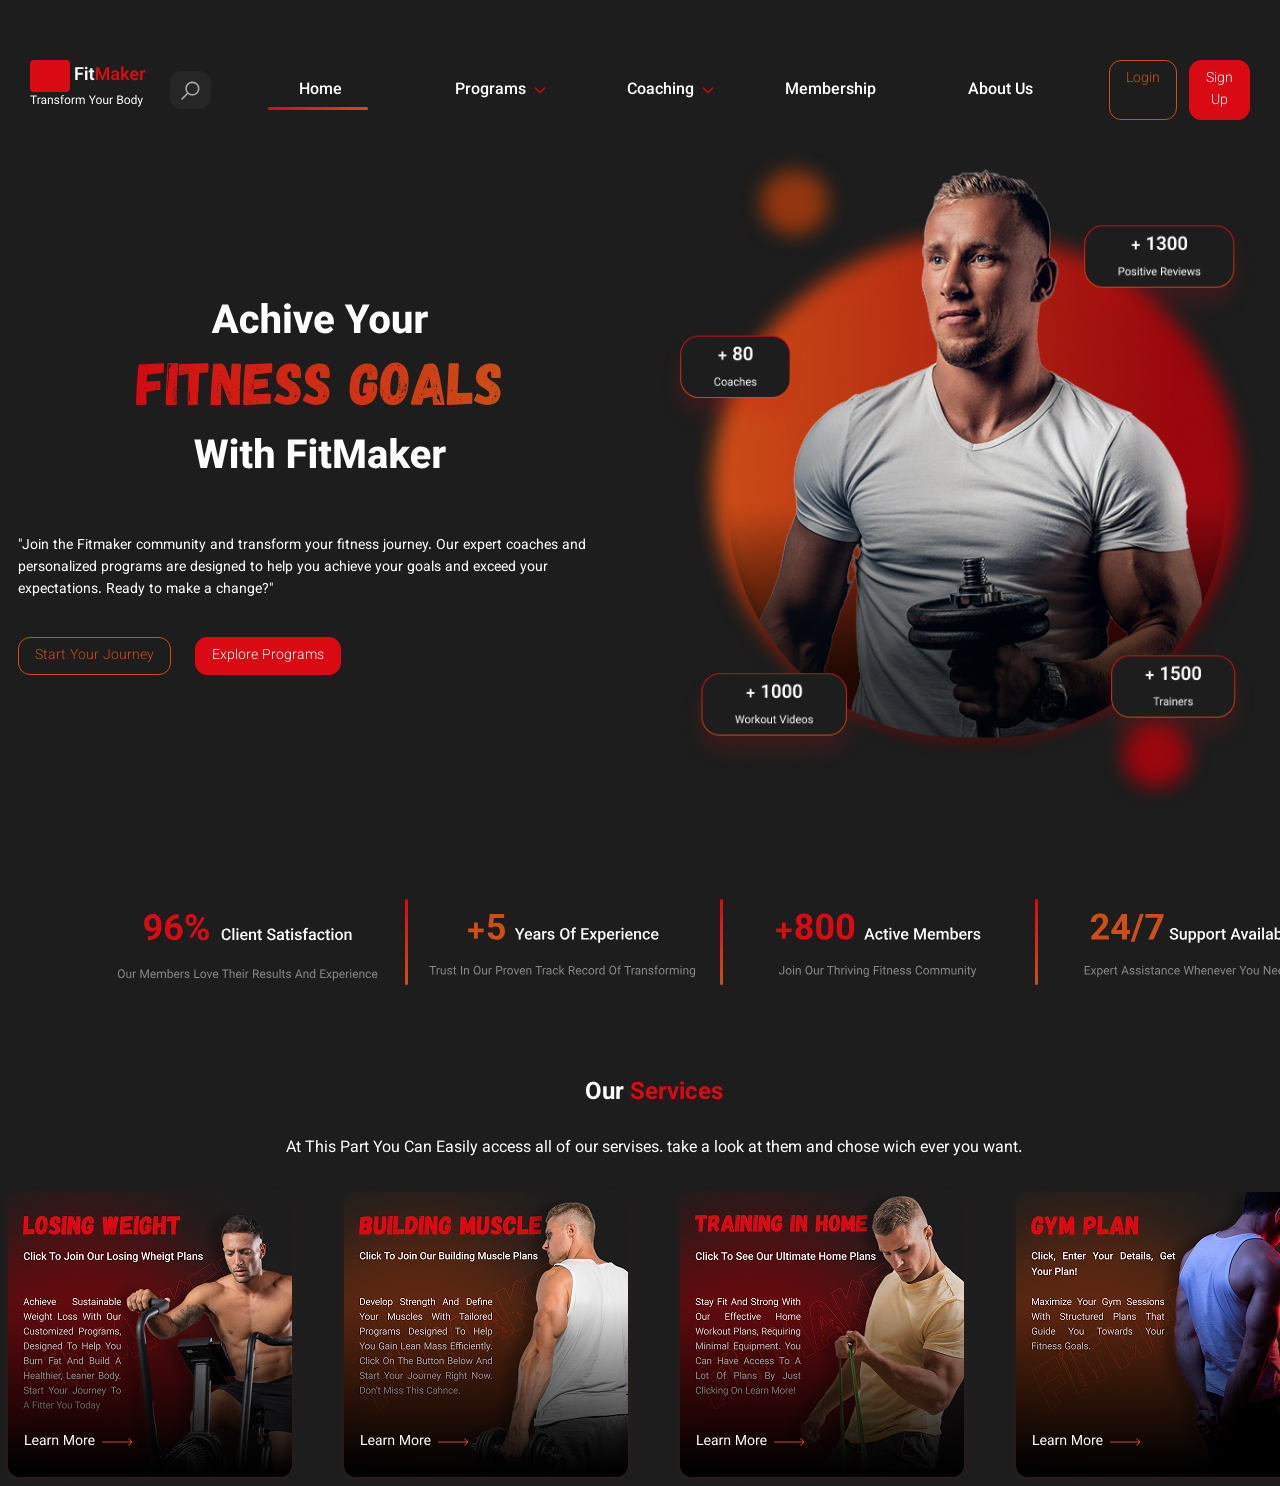
==== index.html @ f212a6b5 "feat" ====
<!doctype html>
<html lang="en">
  <head>
    <meta charset="UTF-8" />
    <meta name="viewport" content="width=device-width, initial-scale=1.0" />
    <title>FitMaker</title>
    <link rel="stylesheet" href="css/full.css" />
    <link rel="stylesheet" href="css/header.css" />
    <link rel="stylesheet" href="css/cta.css" />
    <link rel="stylesheet" href="css/services.css" />
  </head>
  <body>
    <header class="header">
      <div class="header-bloc">
        <div class="header-logo">
          <img src="img/img_header/logo_header.svg" alt="FitMaker" />
        </div>
        <button class="header-seacrh">
          <img src="img/img_header/search_header.svg" alt="seacrh" />
        </button>
        <nav class="header-nav">
          <div><a href="#" class="nav-a-1">Home</a></div>
          <div><a href="#" class="nav-a">Programs</a></div>
          <div><a href="#" class="nav-a">Coaching</a></div>
          <div><a href="#">Membership</a></div>
          <div><a href="#">About Us</a></div>
        </nav>
        <div class="header-login-btn" id="headerLogin-btn">
          <a class="btn-header btn-orange" href="login.html">Login</a>
          <a class="btn-header btn-red" href="sign_up.html">Sign Up</a>
        </div>
        <!-- 2 -->
        <div class="user-block" id="userBloc">
          <span class="user-name" id="userName"></span>
          <button class="btn-logout btn-red">Выйти из аккаунта</button>
        </div>
      </div>
    </header>
    <section class="cta">
      <div class="cta-bloc">
        <div class="cta-left">
          <div class="cta-titel">
            <img src="img/img_cta/titel_cta.svg" alt="Achive Your" />
          </div>
          <div class="cta-text">
            <p>
              "Join the Fitmaker community and transform your fitness journey.
              Our expert coaches and personalized programs are designed to help
              you achieve your goals and exceed your expectations. Ready to make
              a change?"
            </p>
          </div>
          <div class="cta-btns">
            <button class="cta-btn btn-orange">Start Your Journey</button>
            <button class="cta-btn btn-red">Explore Programs</button>
          </div>
        </div>
        <div class="cta-rights">
          <img src="img/img_cta/img_cta.png" alt="men" />
        </div>
      </div>
    </section>
    <section class="Our-Website">
      <img src="/img/Our-Website.svg" alt="Our-Website" />
    </section>
    <section class="services">
      <div class="services-bloc">
        <h1>Our <b>Services</b></h1>
        <p>
          At This Part You Can Easily access all of our servises. take a look at
          them and chose wich ever you want.
        </p>
        <div class="services-conteiner">
          <img
            src="/img/img_services/services-img-1.png"
            alt="Losing Weight "
          />
          <img
            src="/img/img_services/services-img-2.png"
            alt="Bulding Muscel"
          />
          <img
            src="/img/img_services/services-img-3.png"
            alt="Traing in Home"
          />
          <img src="/img/img_services/services-img-4.png" alt="Gym plan" />
        </div>
      </div>
    </section>
    <script src="js/login.js"></script>
  </body>
</html>
---- css/full.css ----
@import url("https://fonts.googleapis.com/css2?family=Source+Sans+3:ital,wght@0,200..900;1,200..900&family=Vazirmatn:wght@100..900&display=swap");

* {
  padding: 0;
  margin: 0;
  box-sizing: border-box;
  font-family: "Vazirmatn", sans-serif;
}

a {
  color: white;
  text-decoration: none;
}

body {
  background-color: #1d1d1d;
  color: white;
}

.btn-orange {
  align-items: center;
  text-align: center;
  font-size: 14px;
  font-weight: 200;
  color: #cd4e17;
  background-color: transparent;
  border: 1px solid #cd4e17;
  padding: 7px 16px;
  border-radius: 12px;
  cursor: pointer;
}

.btn-red {
  align-items: center;
  text-align: center;
  font-size: 14px;
  font-weight: 200;
  color: #ffff;
  background-color: #d90a14;
  border: 1px solid #d90a14;
  padding: 7px 16px;
  border-radius: 12px;
  cursor: pointer;
}

.user-block {
  display: none;
}
---- css/header.css ----
.header-bloc {
  margin-top: 60px;
  margin-bottom: 28px;
  padding-inline: 98px;
  display: flex;
  gap: 24px;
  justify-content: center;
  align-items: center;
  text-align: center;
}

.header-seacrh {
  display: flex;
  background-color: #262626;
  border: none;
  border-radius: 12px;
  padding: 6.5px 8px;
  cursor: pointer;
  justify-content: center;
  align-items: center;
  text-align: center;
}

.header-nav {
  display: flex;
}

.header-nav div {
  width: 170px;
}

.header-nav div a {
  font-size: 16px;
  font-weight: 500;
}

.header-login-btn {
  display: flex;
  gap: 12px;
}

.nav-a-1 {
  position: relative;
}

.nav-a {
  position: relative;
}

.nav-a::before {
  content: "";
  width: 12px;
  height: 12px;
  background-image: url("/img/img_header/next_header.svg");
  position: absolute;
  right: -20px;
  top: 6.5px;
}

.nav-a-1::before {
  content: "";
  height: 3px;
  width: 100px;
  background: #d90a14;
  background: linear-gradient(
    90deg,
    rgba(217, 10, 20, 1) 0%,
    rgba(205, 78, 23, 1) 100%
  );
  position: absolute;
  bottom: -7px;
  right: -26px;
  border-radius: 10px;
}

.user-block button {
  font-size: 12px;
  padding: 5px;
}
---- css/cta.css ----
.cta {
  margin-top: 28px;
  margin-bottom: 80px;
}
.cta-bloc {
  display: flex;
  align-items: center;
  text-align: center;
  justify-content: center;
  gap: 36px;
}

.cta-left {
  display: grid;
  text-align: start;
  align-items: start;
  gap: 36px;
  padding-block: 141px;
  margin-left: 98px;
  color: white;
}

.cta-left p {
  font-size: 14px;
  font-weight: 400;
}

.cta-titel {
  align-items: center;
  text-align: center;
}

.cta-btns {
  display: flex;
  gap: 24px;
}

.cta-rights {
  padding-right: 98px;
}
.cta-rights img {
  width: 604px;
  height: 662px;
}
---- css/services.css ----
.services {
  margin-top: 80px;
}

.services-bloc {
  display: grid;
  gap: 24px;
  text-align: center;
  align-items: center;
}

.services-bloc b {
  color: #d90a14;
}

.services-conteiner {
  display: flex;
  gap: 36px;
  justify-content: center;
  text-align: center;
  align-items: center;
}
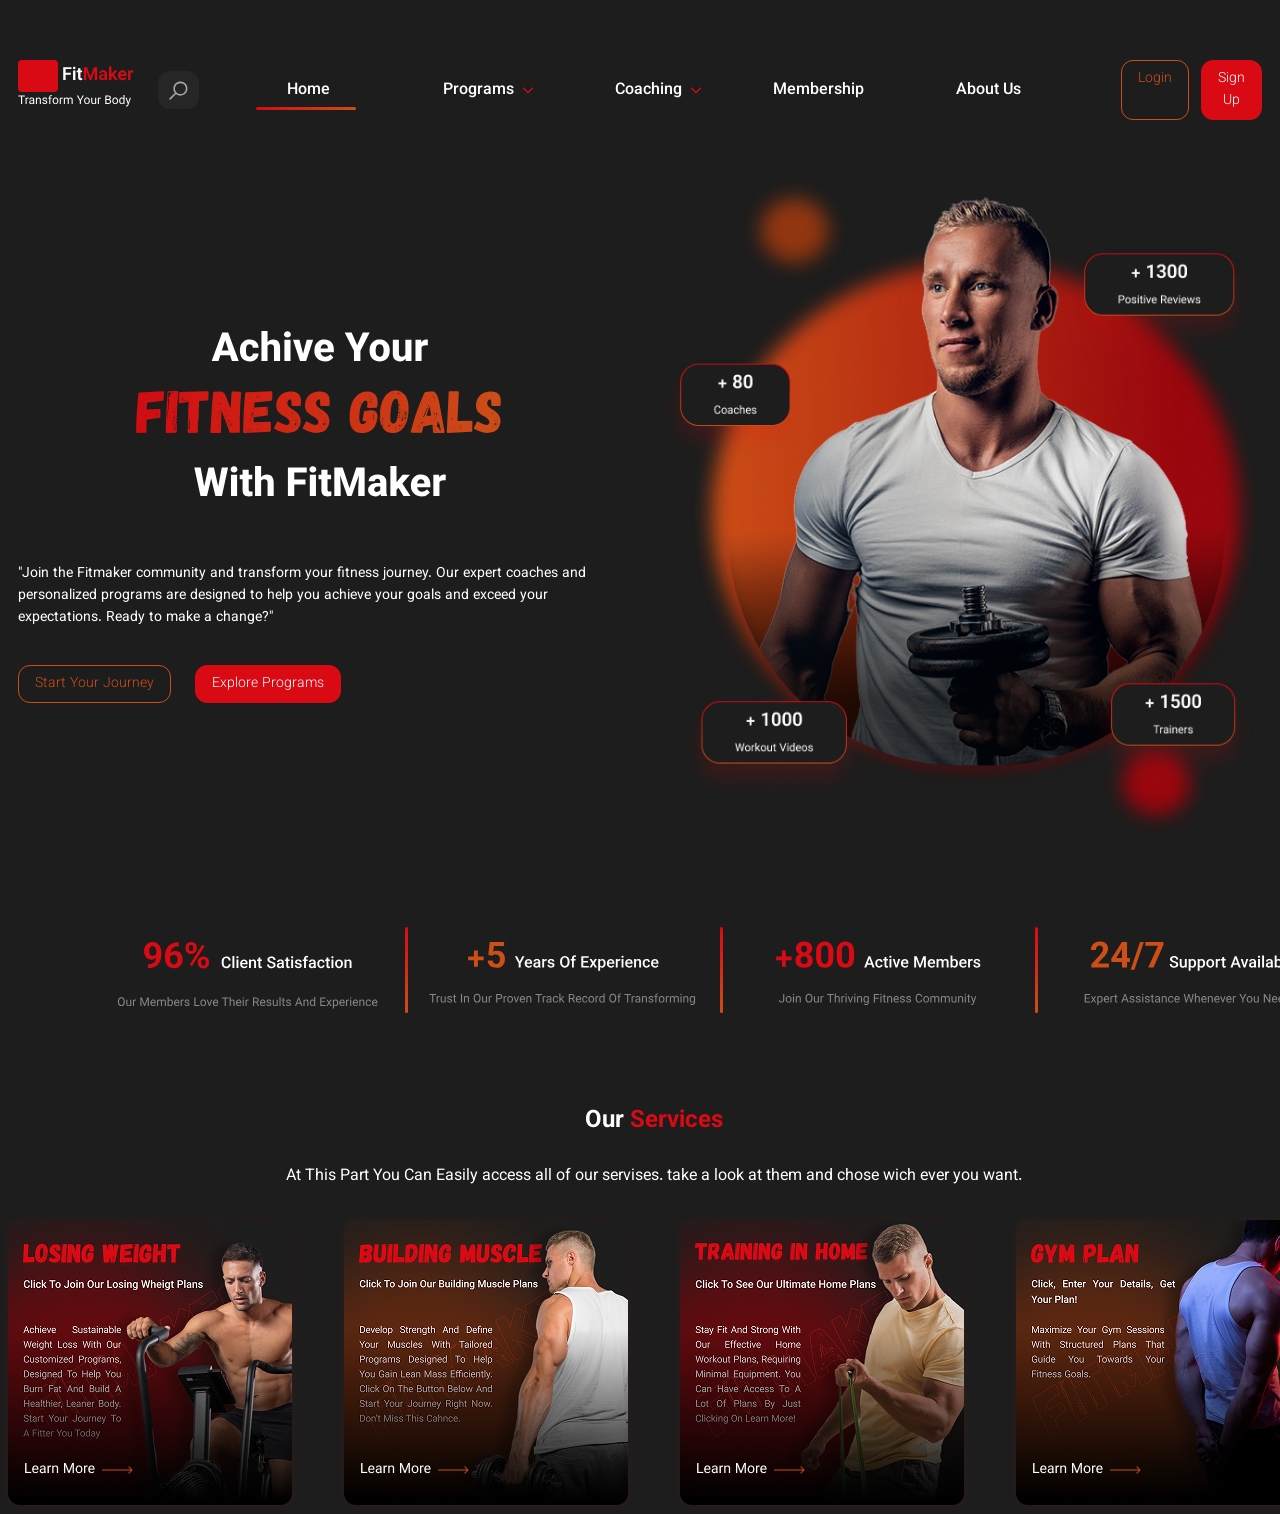
==== commit d82f6487: "feat" ====
--- a/index.html
+++ b/index.html
@@ -18,6 +18,13 @@
         <button class="header-seacrh">
           <img src="img/img_header/search_header.svg" alt="seacrh" />
         </button>
+        <div class="header-seacrh-2">
+          <img src="/img/img_header/search_header.svg" alt="search" />
+          <input type="text" placeholder="Search" />
+        </div>
+        <button class="burger">
+          <span class="burger-span"></span>
+        </button>
         <nav class="header-nav">
           <div><a href="#" class="nav-a-1">Home</a></div>
           <div><a href="#" class="nav-a">Programs</a></div>
@@ -25,6 +32,16 @@
           <div><a href="#">Membership</a></div>
           <div><a href="#">About Us</a></div>
         </nav>
+        <!-- Невидемый -->
+        <div>
+          <nav class="header-nav-1">
+            <div><a href="#">Home</a></div>
+            <div><a href="#" class="nav-a">Programs</a></div>
+            <div><a href="#" class="nav-a">Coaching</a></div>
+            <div><a href="#">Membership</a></div>
+            <div><a href="#">About Us</a></div>
+          </nav>
+        </div>
         <div class="header-login-btn" id="headerLogin-btn">
           <a class="btn-header btn-orange" href="login.html">Login</a>
           <a class="btn-header btn-red" href="sign_up.html">Sign Up</a>
@@ -88,5 +105,6 @@
       </div>
     </section>
     <script src="js/login.js"></script>
+    <script src="js/burger.js"></script>
   </body>
 </html>
--- a/css/full.css
+++ b/css/full.css
@@ -46,3 +46,6 @@
 .user-block {
   display: none;
 }
+
+@media (max-width: 430px) {
+}
--- a/css/header.css
+++ b/css/header.css
@@ -1,12 +1,16 @@
 .header-bloc {
-  margin-top: 60px;
-  margin-bottom: 28px;
+  padding-top: 60px;
+  padding-bottom: 28px;
   padding-inline: 98px;
   display: flex;
   gap: 24px;
   justify-content: center;
   align-items: center;
   text-align: center;
+}
+
+.header-nav-1 {
+  display: none;
 }
 
 .header-seacrh {
@@ -45,6 +49,14 @@
 
 .nav-a {
   position: relative;
+}
+
+.header-seacrh-2 {
+  display: none;
+}
+
+.burger {
+  display: none;
 }
 
 .nav-a::before {
@@ -77,3 +89,133 @@
   font-size: 12px;
   padding: 5px;
 }
+
+@media (max-width: 430px) {
+  .header-bloc {
+    gap: 0px;
+    padding-top: 24px;
+    padding-bottom: 36px;
+    padding-inline: 24px;
+  }
+  .btn-header {
+    display: none;
+  }
+  .header-logo img {
+    width: 97px;
+    height: 41px;
+  }
+  .header-login-btn {
+    display: none;
+  }
+  .header-nav {
+    display: none;
+  }
+  .header-seacrh {
+    display: none;
+  }
+  .header-seacrh-2 {
+    margin-left: 12px;
+    padding: 9.5px;
+    gap: 3px;
+    border-radius: 12px;
+    color: #ffff;
+    background-color: #262626;
+    display: flex;
+  }
+  .header-seacrh-2 input {
+    outline: none;
+    border-radius: 12px;
+    border: none;
+    background-color: #262626;
+    color: #ffff;
+  }
+  .header-nav-1 {
+    display: none;
+  }
+  .burger {
+    position: relative;
+    margin: 4.5px;
+    display: grid;
+    width: 30px;
+    height: 25px;
+    cursor: pointer;
+    border: none;
+    background-color: transparent;
+  }
+
+  .burger::after,
+  .burger::before,
+  .burger span {
+    border-radius: 10px;
+    position: absolute;
+    width: 100%;
+    height: 3px;
+    background-color: #ffff;
+    transition: 0.5s;
+  }
+
+  .burger span {
+    top: 11px;
+  }
+
+  .burger::before {
+    content: "";
+    top: 0;
+  }
+  .burger::after {
+    content: "";
+    bottom: 0;
+  }
+
+  .burger-active span {
+    transition: 0.5s;
+    transform: rotate(45deg);
+
+    top: 12px;
+  }
+
+  .burger-active::before {
+    transition: 0.5s;
+
+    transform: rotate(45deg);
+
+    top: 12px;
+  }
+  .burger-active::after {
+    transition: 0.5s;
+
+    transform: rotate(-45deg);
+
+    bottom: 10px;
+  }
+  .header-nav-1 {
+    position: fixed;
+    left: -200px;
+    top: 0;
+    padding-left: 30px;
+    padding-right: 30px;
+    padding-top: 50px;
+    padding-bottom: 50px;
+    border-top-right-radius: 10px;
+    border-bottom-right-radius: 10px;
+    display: grid;
+    z-index: 1;
+    background-color: #202020;
+    transition: 0.5s;
+  }
+  .active {
+    position: fixed;
+    top: 0;
+    left: 0;
+    display: grid;
+    padding-left: 30px;
+    padding-right: 30px;
+    padding-top: 50px;
+    padding-bottom: 50px;
+    border-top-right-radius: 10px;
+    border-bottom-right-radius: 10px;
+    z-index: 1;
+    background-color: #202020;
+    transition: 0.5s;
+  }
+}
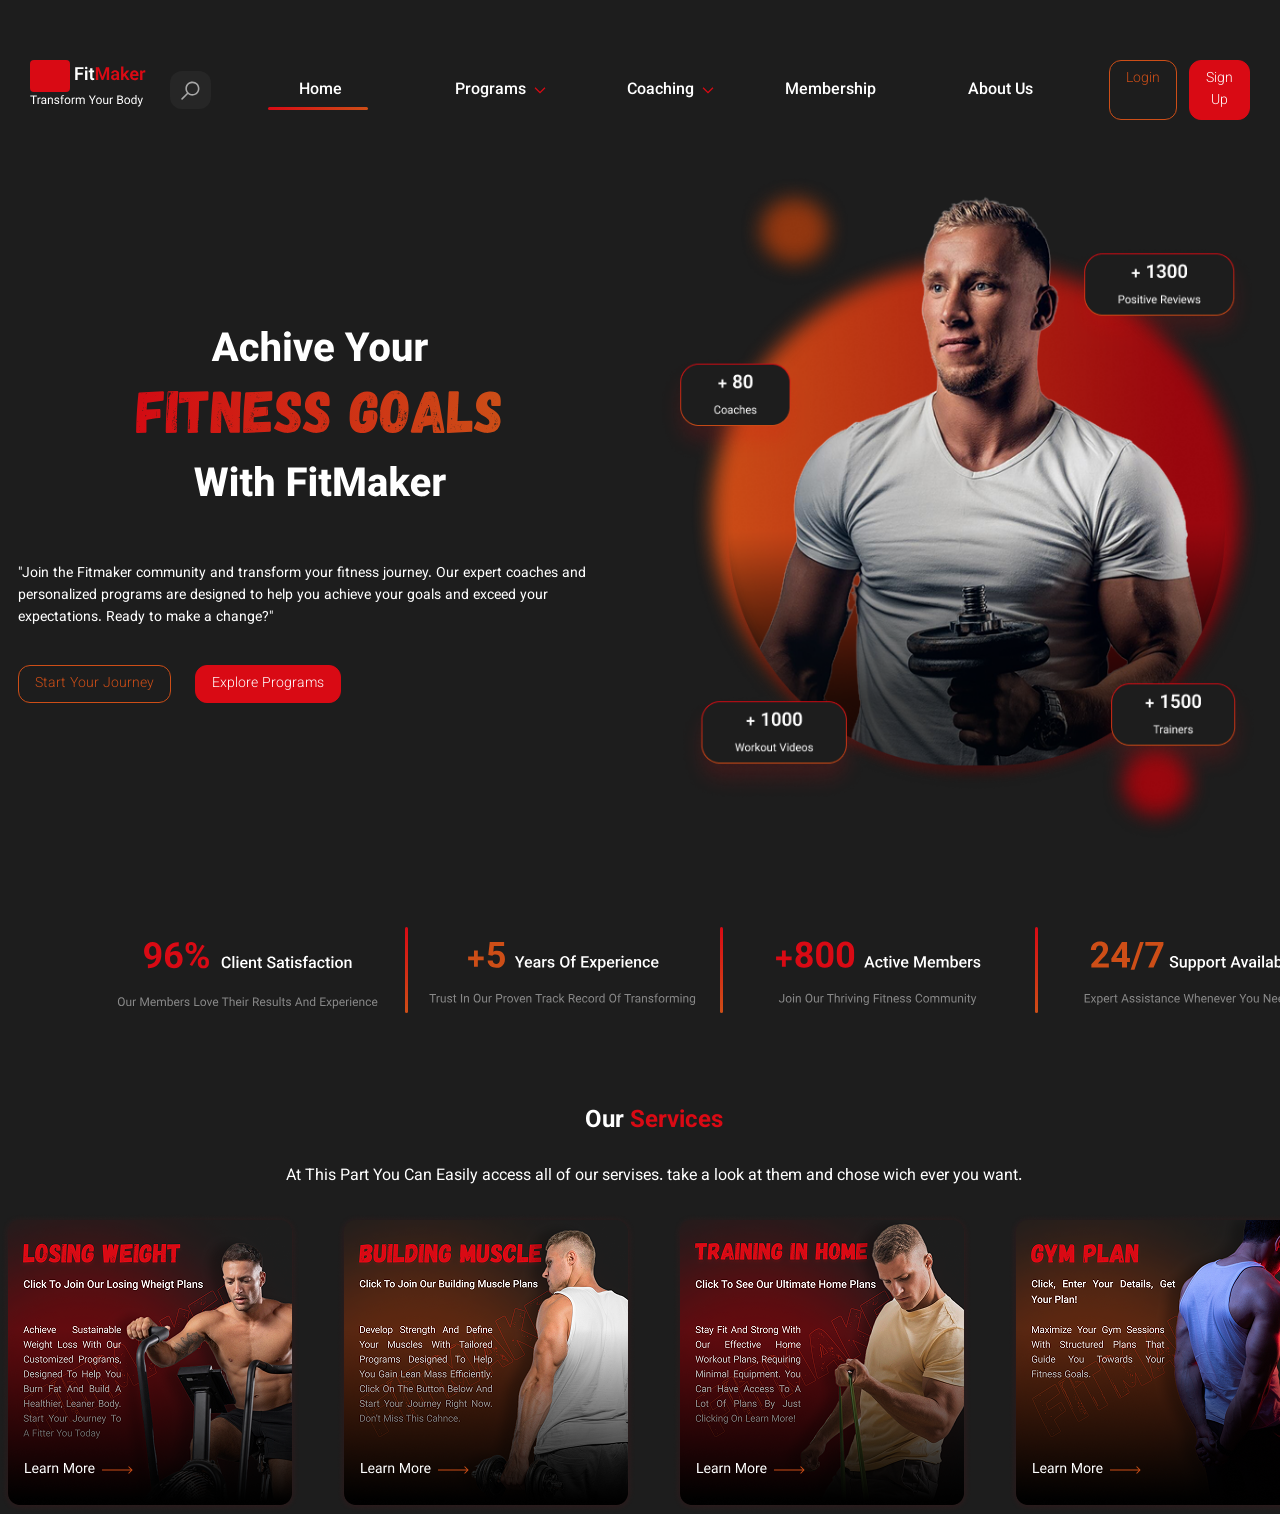
==== commit 84292a95: "futer: megaLag" ====
--- a/index.html
+++ b/index.html
@@ -19,7 +19,7 @@
           <img src="img/img_header/search_header.svg" alt="seacrh" />
         </button>
         <div class="header-seacrh-2">
-          <img src="/img/img_header/search_header.svg" alt="search" />
+          <img src="img/img_header/search_header.svg" alt="search" />
           <input type="text" placeholder="Search" />
         </div>
         <button class="burger">
@@ -33,18 +33,37 @@
           <div><a href="#">About Us</a></div>
         </nav>
         <!-- Невидемый -->
-        <div>
-          <nav class="header-nav-1">
+        <!-- Нет кнопки логин исправить начало-->
+
+        <div class="header-nav-1">
+          <nav>
             <div><a href="#">Home</a></div>
             <div><a href="#" class="nav-a">Programs</a></div>
             <div><a href="#" class="nav-a">Coaching</a></div>
             <div><a href="#">Membership</a></div>
             <div><a href="#">About Us</a></div>
+            <div class="header-login-btn header-login-btn-1">
+              <a class="btn-header btn-orange" href="login.html">Login</a>
+              <a class="btn-header btn-header-2 btn-red" href="sign_up.html"
+                >Sign Up</a
+              >
+            </div>
+            <!-- 2 -->
+            <div class="user-block">
+              <span class="user-name"></span>
+              <button class="btn-logout btn-red">Выйти из аккаунта</button>
+            </div>
           </nav>
         </div>
+        <!-- Нет кнопки логин исправить конец -->
+
         <div class="header-login-btn" id="headerLogin-btn">
-          <a class="btn-header btn-orange" href="login.html">Login</a>
-          <a class="btn-header btn-red" href="sign_up.html">Sign Up</a>
+          <a id="bnts-header-1" class="btn-header btn-orange" href="login.html"
+            >Login</a
+          >
+          <a id="bnts-header-2" class="btn-header btn-red" href="sign_up.html"
+            >Sign Up</a
+          >
         </div>
         <!-- 2 -->
         <div class="user-block" id="userBloc">
@@ -55,6 +74,7 @@
     </header>
     <section class="cta">
       <div class="cta-bloc">
+        <!-- версия 1440px-->
         <div class="cta-left">
           <div class="cta-titel">
             <img src="img/img_cta/titel_cta.svg" alt="Achive Your" />
@@ -75,10 +95,32 @@
         <div class="cta-rights">
           <img src="img/img_cta/img_cta.png" alt="men" />
         </div>
+        <!-- версия 430px -->
+        <div class="cta-mobail">
+          <div class="cta-img">
+            <img src="img/img_cta/cta-img.svg" alt="img" />
+          </div>
+
+          <div class="cta-text">
+            <p>
+              "Join the Fitmaker community and transform your fitness journey.
+              Our expert coaches and personalized programs are designed to help
+              you achieve your goals and exceed your expectations. Ready to make
+              a change?"
+            </p>
+          </div>
+          <div class="cta-btns">
+            <button class="cta-btn btn-red">Start Your Journey</button>
+            <button class="cta-btn btn-orange">Explore Programs</button>
+          </div>
+        </div>
       </div>
     </section>
     <section class="Our-Website">
-      <img src="/img/Our-Website.svg" alt="Our-Website" />
+      <img src="img/Our-Website.svg" alt="Our-Website" />
+    </section>
+    <section class="Our-Website-smal">
+      <img src="img/Our Website-smal.svg" alt="Our-Website" />
     </section>
     <section class="services">
       <div class="services-bloc">
@@ -88,19 +130,10 @@
           them and chose wich ever you want.
         </p>
         <div class="services-conteiner">
-          <img
-            src="/img/img_services/services-img-1.png"
-            alt="Losing Weight "
-          />
-          <img
-            src="/img/img_services/services-img-2.png"
-            alt="Bulding Muscel"
-          />
-          <img
-            src="/img/img_services/services-img-3.png"
-            alt="Traing in Home"
-          />
-          <img src="/img/img_services/services-img-4.png" alt="Gym plan" />
+          <img src="img/img_services/services-img-1.png" alt="Losing Weight " />
+          <img src="img/img_services/services-img-2.png" alt="Bulding Muscel" />
+          <img src="img/img_services/services-img-3.png" alt="Traing in Home" />
+          <img src="img/img_services/services-img-4.png" alt="Gym plan" />
         </div>
       </div>
     </section>
--- a/css/header.css
+++ b/css/header.css
@@ -94,19 +94,14 @@
   .header-bloc {
     gap: 0px;
     padding-top: 24px;
-    padding-bottom: 36px;
+    padding-bottom: 38px;
     padding-inline: 24px;
-  }
-  .btn-header {
-    display: none;
   }
   .header-logo img {
     width: 97px;
     height: 41px;
   }
-  .header-login-btn {
-    display: none;
-  }
+
   .header-nav {
     display: none;
   }
@@ -129,6 +124,7 @@
     background-color: #262626;
     color: #ffff;
   }
+
   .header-nav-1 {
     display: none;
   }
@@ -136,11 +132,14 @@
     position: relative;
     margin: 4.5px;
     display: grid;
-    width: 30px;
-    height: 25px;
+    width: 100%;
+    max-width: 30px;
+    height: 100vh;
+    max-width: 25px;
     cursor: pointer;
     border: none;
     background-color: transparent;
+    transition: 0.5s;
   }
 
   .burger::after,
@@ -218,4 +217,159 @@
     background-color: #202020;
     transition: 0.5s;
   }
-}
+
+  #bnts-header-1,
+  #bnts-header-2,
+  #headerLogin-btn {
+    display: none;
+  }
+  #user-bloc {
+    display: none;
+  }
+  .header-login-btn-1 {
+    padding-top: 10px;
+    display: grid;
+  }
+  .btn-header-2 {
+    display: none;
+  }
+}
+
+@media (max-width: 768px) {
+  .header-bloc {
+    display: flex;
+    gap: 0px;
+    padding-top: 24px;
+    padding-bottom: 38px;
+    padding-inline: 24px;
+  }
+
+  .header-nav {
+    display: none;
+  }
+  .header-seacrh {
+    display: none;
+  }
+  .header-seacrh-2 {
+    flex: 0.9;
+    margin-left: 12px;
+    margin-right: 12px;
+    padding: 9.5px;
+    gap: 3px;
+    border-radius: 12px;
+    color: #ffff;
+    background-color: #262626;
+    display: flex;
+  }
+  .header-seacrh-2 input {
+    outline: none;
+    border-radius: 12px;
+    border: none;
+    background-color: #262626;
+    color: #ffff;
+  }
+  .header-nav-1 {
+    display: none;
+  }
+  .burger {
+    position: relative;
+    margin: 4.5px;
+    display: grid;
+    width: 30px;
+    height: 25px;
+    cursor: pointer;
+    border: none;
+    background-color: transparent;
+  }
+
+  .burger::after,
+  .burger::before,
+  .burger span {
+    border-radius: 10px;
+    position: absolute;
+    width: 100%;
+    height: 3px;
+    background-color: #ffff;
+    transition: 0.5s;
+  }
+
+  .burger span {
+    top: 11px;
+  }
+
+  .burger::before {
+    content: "";
+    top: 0;
+  }
+  .burger::after {
+    content: "";
+    bottom: 0;
+  }
+
+  .burger-active span {
+    transition: 0.5s;
+    transform: rotate(45deg);
+
+    top: 12px;
+  }
+
+  .burger-active::before {
+    transition: 0.5s;
+
+    transform: rotate(45deg);
+
+    top: 12px;
+  }
+  .burger-active::after {
+    transition: 0.5s;
+
+    transform: rotate(-45deg);
+
+    bottom: 10px;
+  }
+  .header-nav-1 {
+    position: fixed;
+    left: -200px;
+    top: 0;
+    padding-left: 30px;
+    padding-right: 30px;
+    padding-top: 50px;
+    padding-bottom: 50px;
+    border-top-right-radius: 10px;
+    border-bottom-right-radius: 10px;
+    display: grid;
+    z-index: 1;
+    background-color: #202020;
+    transition: 0.5s;
+  }
+  .active {
+    position: fixed;
+    top: 0;
+    left: 0;
+    display: grid;
+    padding-left: 30px;
+    padding-right: 30px;
+    padding-top: 50px;
+    padding-bottom: 50px;
+    border-top-right-radius: 10px;
+    border-bottom-right-radius: 10px;
+    z-index: 1;
+    background-color: #202020;
+    transition: 0.5s;
+  }
+  #bnts-header-1,
+  #bnts-header-2,
+  #headerLogin-btn {
+    display: none;
+  }
+  #user-bloc {
+    display: none;
+  }
+  .header-login-btn-1 {
+    padding-top: 10px;
+    display: grid;
+  }
+  .btn-header-2 {
+    display: none;
+  }
+}
--- a/css/cta.css
+++ b/css/cta.css
@@ -42,3 +42,140 @@
   width: 604px;
   height: 662px;
 }
+
+.cta-mobail {
+  display: none;
+}
+.cta-img {
+  display: none;
+}
+
+@media (max-width: 430px) {
+  .cta-img {
+    display: block;
+  }
+  .cta-left {
+    display: none;
+  }
+  .cta-rights {
+    display: none;
+  }
+  .cta {
+    margin-top: 0px;
+    margin-bottom: 36px;
+    padding-inline: 24px;
+  }
+
+  .cta-mobail {
+    position: relative;
+    align-items: center;
+    justify-content: center;
+    padding-inline: 24px;
+    text-align: start;
+    display: grid;
+    gap: 16px;
+  }
+
+  .cta-mobail::after {
+    z-index: -1;
+    position: absolute;
+    content: "";
+    width: 0px;
+    height: 0px;
+    left: 0px;
+    background-color: #712b0d;
+    box-shadow: 0px 0px 1000px 100px #712b0d; /* Большой радиус размытия и растяжения */
+    filter: blur(20px); /* Полностью размывает жесткие края */
+  }
+
+  .cta-mobail p {
+    filter: drop-shadow(7px 8px 8px #00000071);
+  }
+
+  .cta-mobail::before {
+    z-index: -1;
+    position: absolute;
+    content: "";
+    width: 0px;
+    height: 0px;
+    right: 0px;
+    background-color: #77060b;
+    box-shadow: 0px 0px 1000px 100px #77060b;
+    filter: blur(20px);
+  }
+
+  .cta-btns {
+    align-items: center;
+    justify-content: center;
+  }
+}
+
+@media (max-width: 768px) {
+  .cta-img {
+    display: grid;
+    justify-content: none;
+    align-items: center;
+    text-align: center;
+  }
+  .cta-img img {
+    max-width: 768px;
+    width: 100%;
+  }
+  .cta-left {
+    display: none;
+  }
+  .cta-rights {
+    display: none;
+  }
+  .cta {
+    margin-top: 0px;
+    margin-bottom: 36px;
+    padding-inline: 24px;
+  }
+
+  .cta-mobail {
+    position: relative;
+    align-items: center;
+    justify-content: center;
+    padding-inline: 24px;
+    text-align: start;
+    display: grid;
+    gap: 20px;
+  }
+
+  .cta-mobail::after {
+    z-index: -1;
+    position: absolute;
+    content: "";
+    width: 0px;
+    height: 0px;
+    left: 0px;
+    background-color: #712b0d;
+    box-shadow: 0px 0px 1000px 100px #712b0d; /* Большой радиус размытия и растяжения */
+    filter: blur(20px); /* Полностью размывает жесткие края */
+  }
+
+  .cta-mobail p {
+    filter: drop-shadow(7px 8px 8px #00000071);
+  }
+
+  .cta-mobail::before {
+    z-index: -1;
+    position: absolute;
+    content: "";
+    width: 0px;
+    height: 0px;
+    right: 0px;
+    background-color: #77060b;
+    box-shadow: 0px 0px 1000px 100px #77060b;
+    filter: blur(20px);
+  }
+
+  .cta-btns {
+    align-items: center;
+    justify-content: center;
+  }
+  .cta-btns button {
+    font-size: 12px;
+  }
+}
--- a/css/services.css
+++ b/css/services.css
@@ -12,6 +12,9 @@
 .services-bloc b {
   color: #d90a14;
 }
+.Our-Website-smal {
+  display: none;
+}
 
 .services-conteiner {
   display: flex;
@@ -20,3 +23,136 @@
   text-align: center;
   align-items: center;
 }
+
+@media (max-width: 430px) {
+  .services-bloc {
+    justify-content: center;
+    align-items: center;
+    text-align: center;
+
+    padding-inline: 24px;
+    display: grid;
+  }
+  .services-bloc p {
+    font-size: 12px;
+  }
+
+  .services-bloc h1 {
+    font-size: 20px;
+  }
+  .Our-Website {
+    display: none;
+  }
+
+  .Our-Website-smal {
+    position: relative;
+    display: grid;
+    width: 430px;
+    height: 316px;
+  }
+  .Our-Website-smal::before {
+    position: absolute;
+    content: "";
+    top: 50%;
+    left: 50%;
+    right: 50%;
+    width: 400;
+    height: 300;
+    filter: blur(150px);
+    background-color: #77060b;
+    box-shadow: 0px 0px 1000px 100px #77060b;
+  }
+
+  .services-conteiner {
+    justify-content: center;
+    align-items: center;
+    text-align: center;
+    gap: 24px;
+    display: grid;
+    position: relative;
+  }
+  .services-conteiner img {
+    width: 100%;
+    max-width: 382px;
+    height: 379px;
+  }
+  .services-conteiner::before {
+    position: absolute;
+    content: "";
+    width: 300px;
+    height: 600px;
+    background-color: #77060b;
+    filter: blur(500px);
+    box-shadow: 0px 0px 1000px 30px #77060b;
+    top: 20%;
+  }
+}
+
+@media (max-width: 768px) {
+  .services-bloc {
+    justify-content: center;
+    align-items: center;
+    text-align: center;
+
+    padding-inline: 24px;
+    display: grid;
+  }
+  .services-bloc p {
+    font-size: 12px;
+  }
+
+  .services-bloc h1 {
+    font-size: 28px;
+  }
+  .Our-Website {
+    display: none;
+  }
+
+  .Our-Website-smal {
+    align-items: center;
+    text-align: center;
+    position: relative;
+    display: grid;
+    width: 100%;
+    max-width: 768px;
+    min-height: 316px;
+  }
+  .Our-Website-smal img {
+    width: 100%;
+    max-width: 768px;
+    min-height: 316px;
+  }
+  .Our-Website-smal::before {
+    position: absolute;
+    content: "";
+    top: 50%;
+    left: 50%;
+    right: 50%;
+    width: 400;
+    height: 300;
+    filter: blur(150px);
+    background-color: #77060b;
+    box-shadow: 0px 0px 1000px 100px #77060b;
+  }
+  .services-conteiner {
+    justify-content: center;
+    align-items: center;
+    text-align: center;
+    gap: 24px;
+    display: grid;
+    position: relative;
+  }
+  .services-conteiner img {
+    width: 450px;
+  }
+  .services-conteiner::before {
+    position: absolute;
+    content: "";
+    width: 300px;
+    height: 600px;
+    background-color: #77060b;
+    filter: blur(500px);
+    box-shadow: 0px 0px 1000px 30px #77060b;
+    top: 20%;
+  }
+}
